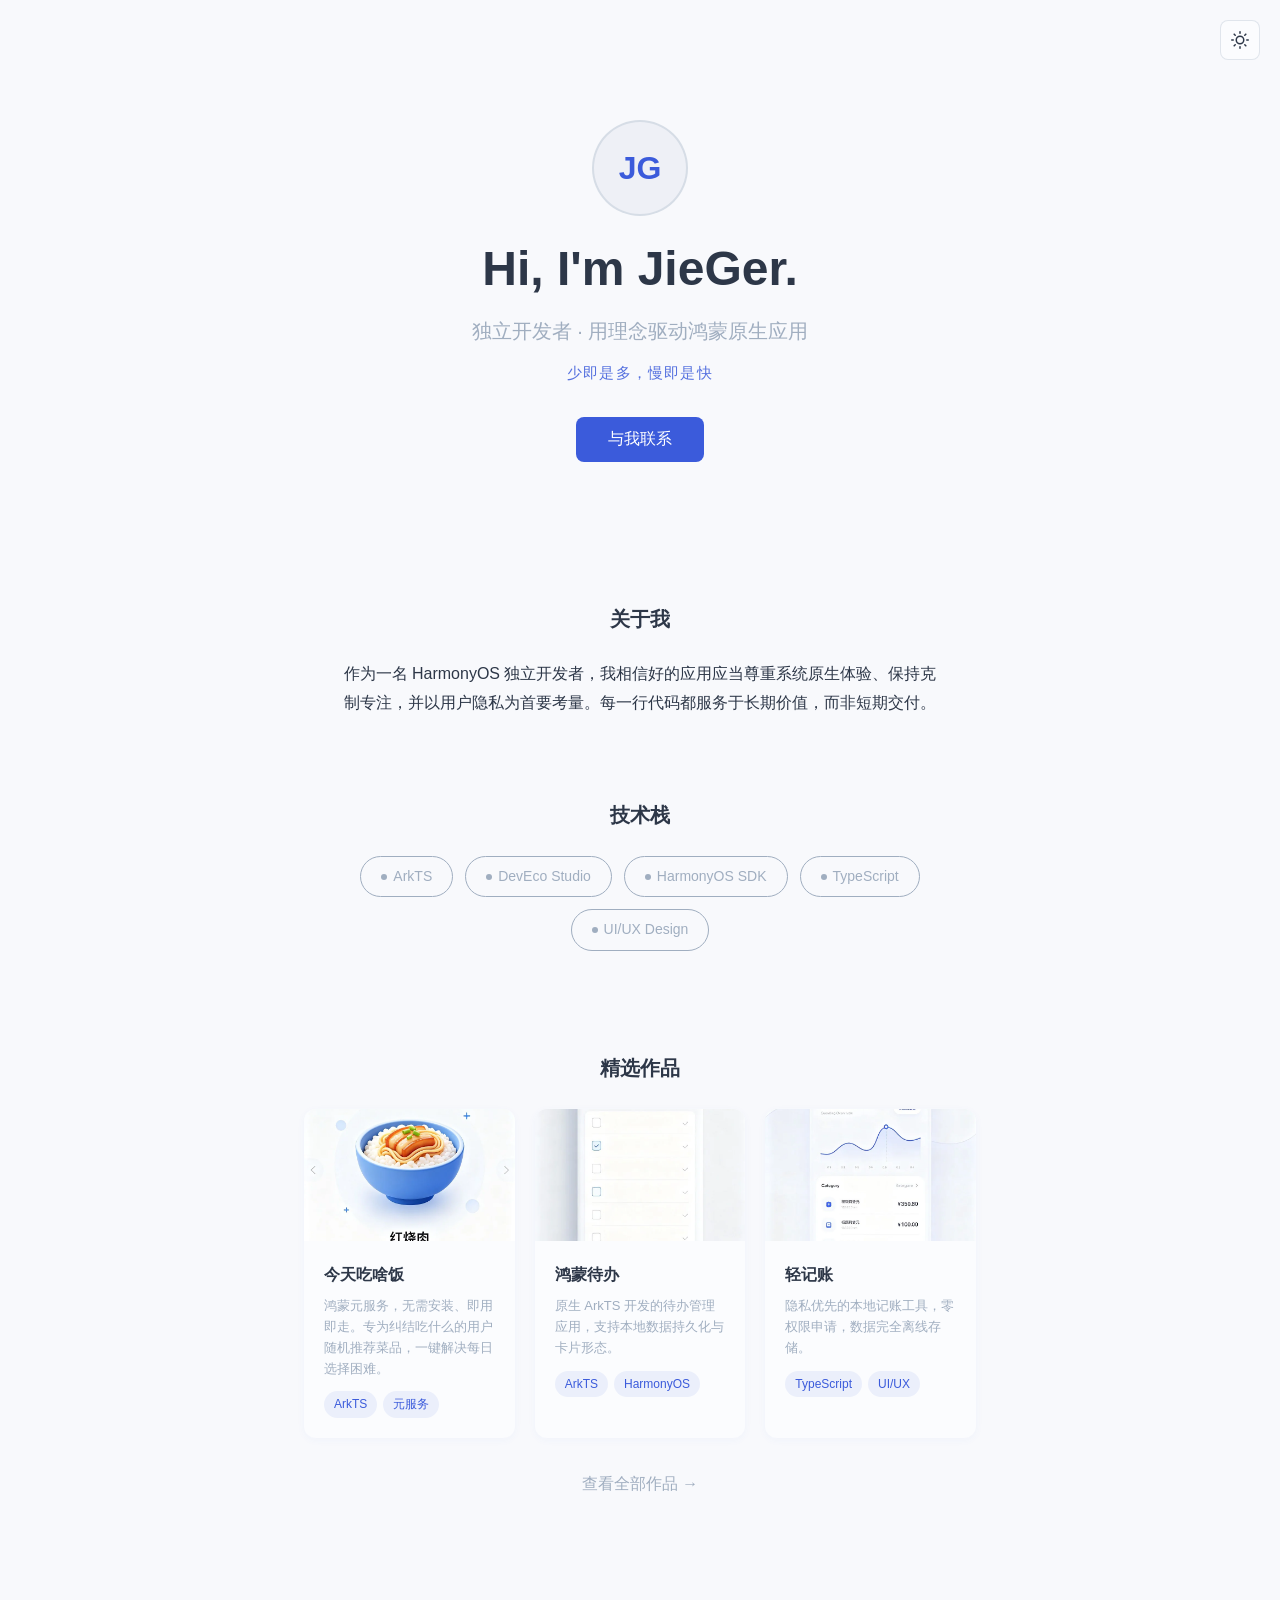
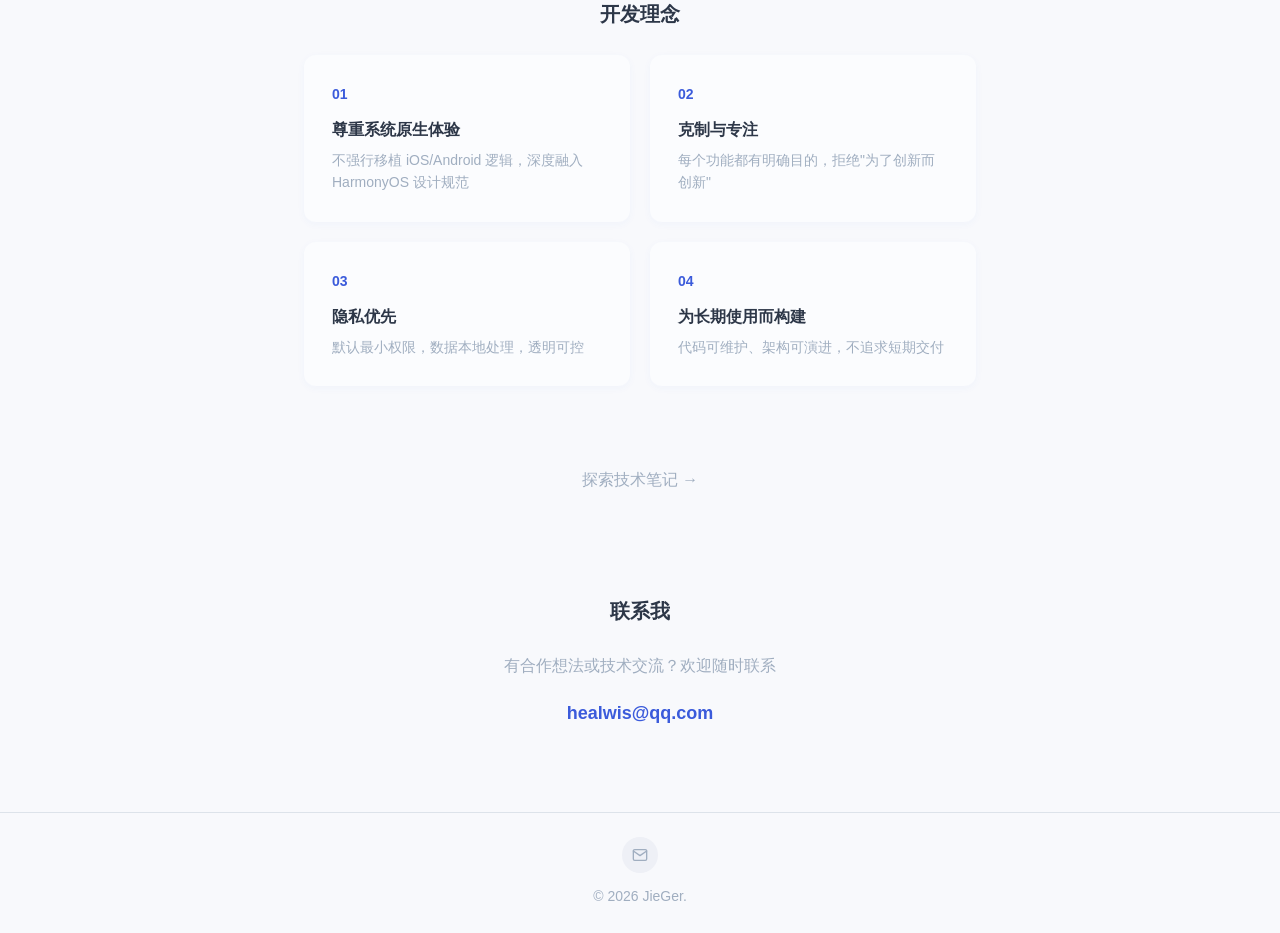
==== index.html @ 85fecc85 "feat: JieGer personal site - HarmonyOS indie developer" ====
<!DOCTYPE html>
<html lang="zh-CN">
<head>
    <meta charset="UTF-8">
    <meta name="viewport" content="width=device-width, initial-scale=1.0">
    <meta name="description" content="JieGer - HarmonyOS 独立开发者，专注于鸿蒙原生应用开发，用理念驱动创新。">
    <meta name="keywords" content="JieGer, HarmonyOS, 鸿蒙开发, ArkTS, 独立开发者, 原生应用">
    <meta name="author" content="JieGer">
    <meta name="robots" content="index, follow">
    <meta http-equiv="X-Content-Type-Options" content="nosniff">
    <meta http-equiv="X-Frame-Options" content="DENY">
    <meta name="referrer" content="strict-origin-when-cross-origin">
    <meta http-equiv="Content-Security-Policy" content="default-src 'self'; script-src 'self' 'unsafe-inline'; style-src 'self' 'unsafe-inline'; img-src 'self' data:; font-src 'self' data:; connect-src 'self';">

    <!-- Open Graph -->
    <meta property="og:title" content="JieGer - HarmonyOS 独立开发者">
    <meta property="og:description" content="专注于鸿蒙原生应用开发，用理念驱动创新。">
    <meta property="og:type" content="website">
    <meta property="og:url" content="https://jieger.dev">
    <meta property="og:locale" content="zh_CN">

    <!-- Twitter Card -->
    <meta name="twitter:card" content="summary">
    <meta name="twitter:title" content="JieGer - HarmonyOS 独立开发者">
    <meta name="twitter:description" content="专注于鸿蒙原生应用开发，用理念驱动创新。">

    <link rel="preload" href="css/style.css" as="style">
    <link rel="stylesheet" href="css/style.css">

    <!-- JSON-LD Structured Data -->
    <script type="application/ld+json">
    {
        "@context": "https://schema.org",
        "@type": "Person",
        "name": "JieGer",
        "jobTitle": "HarmonyOS 独立开发者",
        "email": "healwis@qq.com",
        "description": "专注于鸿蒙原生应用开发，追求极简优雅与隐私优先的设计理念。",
        "knowsAbout": ["ArkTS", "DevEco Studio", "HarmonyOS SDK", "TypeScript", "UI/UX Design"]
    }
    </script>

    <link rel="icon" type="image/svg+xml" href="data:image/svg+xml,%3Csvg xmlns='http://www.w3.org/2000/svg' viewBox='0 0 100 100'%3E%3Crect width='100' height='100' rx='20' fill='%233B5BDB'/%3E%3Ctext x='50' y='68' font-size='48' font-weight='700' text-anchor='middle' fill='white' font-family='-apple-system, BlinkMacSystemFont, Segoe UI, sans-serif'%3EJG%3C/text%3E%3C/svg%3E">
    <title>JieGer - HarmonyOS 独立开发者</title>
</head>
<body>
    <!-- Theme Toggle -->
    <button class="theme-toggle" id="themeToggle" aria-label="切换暗色模式">
        <svg class="theme-toggle__icon theme-toggle__icon--sun" viewBox="0 0 24 24" fill="none" stroke="currentColor" stroke-width="2" stroke-linecap="round" stroke-linejoin="round" aria-hidden="true">
            <circle cx="12" cy="12" r="5"></circle>
            <line x1="12" y1="1" x2="12" y2="3"></line>
            <line x1="12" y1="21" x2="12" y2="23"></line>
            <line x1="4.22" y1="4.22" x2="5.64" y2="5.64"></line>
            <line x1="18.36" y1="18.36" x2="19.78" y2="19.78"></line>
            <line x1="1" y1="12" x2="3" y2="12"></line>
            <line x1="21" y1="12" x2="23" y2="12"></line>
            <line x1="4.22" y1="19.78" x2="5.64" y2="18.36"></line>
            <line x1="18.36" y1="5.64" x2="19.78" y2="4.22"></line>
        </svg>
        <svg class="theme-toggle__icon theme-toggle__icon--moon" viewBox="0 0 24 24" fill="none" stroke="currentColor" stroke-width="2" stroke-linecap="round" stroke-linejoin="round" aria-hidden="true">
            <path d="M21 12.79A9 9 0 1 1 11.21 3 7 7 0 0 0 21 12.79z"></path>
        </svg>
    </button>

    <header class="hero">
        <div class="container">
            <div class="hero__avatar">
                <div class="hero__avatar-placeholder" aria-label="JieGer 头像占位">
                    <span>JG</span>
                </div>
            </div>
            <h1 class="hero__title">Hi, I'm JieGer.</h1>
            <p class="hero__subtitle">独立开发者 · 用理念驱动鸿蒙原生应用</p>
            <p class="hero__motto">少即是多，慢即是快</p>
            <button class="btn btn--primary" data-email="healwis@qq.com" aria-label="复制邮箱地址联系 JieGer">与我联系</button>
        </div>
    </header>

    <main>
        <section class="about fade-in" aria-labelledby="about-heading">
            <div class="container">
                <h2 id="about-heading" class="section-title">关于我</h2>
                <p class="about__text">
                    作为一名 HarmonyOS 独立开发者，我相信好的应用应当尊重系统原生体验、保持克制专注，并以用户隐私为首要考量。每一行代码都服务于长期价值，而非短期交付。
                </p>
            </div>
        </section>

        <section class="tech-stack fade-in" aria-labelledby="tech-heading">
            <div class="container">
                <h2 id="tech-heading" class="section-title">技术栈</h2>
                <div class="tech-stack__tags">
                    <span class="tag"><span class="tag__dot"></span>ArkTS</span>
                    <span class="tag"><span class="tag__dot"></span>DevEco Studio</span>
                    <span class="tag"><span class="tag__dot"></span>HarmonyOS SDK</span>
                    <span class="tag"><span class="tag__dot"></span>TypeScript</span>
                    <span class="tag"><span class="tag__dot"></span>UI/UX Design</span>
                </div>
            </div>
        </section>

        <section class="projects fade-in" aria-labelledby="projects-heading">
            <div class="container">
                <h2 id="projects-heading" class="section-title">精选作品</h2>
                <div class="projects__grid">
                    <article class="project-card">
                        <div class="project-card__image" aria-label="今天吃啥饭应用截图">
                            <picture>
                                <source srcset="images/project-food.webp" type="image/webp">
                                <img src="images/project-food.jpg" alt="今天吃啥饭应用界面" loading="lazy" width="400" height="250">
                            </picture>
                        </div>
                        <div class="project-card__content">
                            <h3 class="project-card__title">今天吃啥饭</h3>
                            <p class="project-card__desc">鸿蒙元服务，无需安装、即用即走。专为纠结吃什么的用户随机推荐菜品，一键解决每日选择困难。</p>
                            <div class="project-card__tags">
                                <span class="project-card__tag">ArkTS</span>
                                <span class="project-card__tag">元服务</span>
                            </div>
                        </div>
                    </article>
                    <article class="project-card">
                        <div class="project-card__image" aria-label="鸿蒙待办应用截图">
                            <picture>
                                <source srcset="images/project-todo.webp" type="image/webp">
                                <img src="images/project-todo.jpg" alt="鸿蒙待办应用界面" loading="lazy" width="400" height="250">
                            </picture>
                        </div>
                        <div class="project-card__content">
                            <h3 class="project-card__title">鸿蒙待办</h3>
                            <p class="project-card__desc">原生 ArkTS 开发的待办管理应用，支持本地数据持久化与卡片形态。</p>
                            <div class="project-card__tags">
                                <span class="project-card__tag">ArkTS</span>
                                <span class="project-card__tag">HarmonyOS</span>
                            </div>
                        </div>
                    </article>
                    <article class="project-card">
                        <div class="project-card__image" aria-label="轻记账应用截图">
                            <picture>
                                <source srcset="images/project-expense.webp" type="image/webp">
                                <img src="images/project-expense.jpg" alt="轻记账应用界面" loading="lazy" width="400" height="250">
                            </picture>
                        </div>
                        <div class="project-card__content">
                            <h3 class="project-card__title">轻记账</h3>
                            <p class="project-card__desc">隐私优先的本地记账工具，零权限申请，数据完全离线存储。</p>
                            <div class="project-card__tags">
                                <span class="project-card__tag">TypeScript</span>
                                <span class="project-card__tag">UI/UX</span>
                            </div>
                        </div>
                    </article>
                </div>
                <div class="projects__more">
                    <a href="projects.html" class="reserved-entry__link" aria-label="查看全部作品">查看全部作品 →</a>
                </div>
            </div>
        </section>

        <section class="philosophy fade-in" aria-labelledby="philosophy-heading">
            <div class="container">
                <h2 id="philosophy-heading" class="section-title">开发理念</h2>
                <div class="philosophy__grid">
                    <article class="card">
                        <span class="card__number">01</span>
                        <h3 class="card__title">尊重系统原生体验</h3>
                        <p class="card__text">不强行移植 iOS/Android 逻辑，深度融入 HarmonyOS 设计规范</p>
                    </article>
                    <article class="card">
                        <span class="card__number">02</span>
                        <h3 class="card__title">克制与专注</h3>
                        <p class="card__text">每个功能都有明确目的，拒绝"为了创新而创新"</p>
                    </article>
                    <article class="card">
                        <span class="card__number">03</span>
                        <h3 class="card__title">隐私优先</h3>
                        <p class="card__text">默认最小权限，数据本地处理，透明可控</p>
                    </article>
                    <article class="card">
                        <span class="card__number">04</span>
                        <h3 class="card__title">为长期使用而构建</h3>
                        <p class="card__text">代码可维护、架构可演进，不追求短期交付</p>
                    </article>
                </div>
            </div>
        </section>

        <section class="reserved-entry fade-in" aria-label="技术笔记预留入口">
            <div class="container">
                <a href="notes.html" class="reserved-entry__link" aria-label="探索技术笔记">探索技术笔记 →</a>
            </div>
        </section>

        <section class="contact fade-in" aria-labelledby="contact-heading">
            <div class="container">
                <h2 id="contact-heading" class="section-title">联系我</h2>
                <p class="contact__text">有合作想法或技术交流？欢迎随时联系</p>
                <button class="contact__email" data-email="healwis@qq.com" aria-label="点击复制邮箱地址">
                    healwis@qq.com
                </button>
            </div>
        </section>
    </main>

    <footer class="footer">
        <div class="container">
            <div class="footer__links">
                <a href="mailto:healwis@qq.com" class="footer__link" aria-label="发送邮件">
                    <svg viewBox="0 0 24 24" fill="none" stroke="currentColor" stroke-width="2" stroke-linecap="round" stroke-linejoin="round" aria-hidden="true">
                        <path d="M4 4h16c1.1 0 2 .9 2 2v12c0 1.1-.9 2-2 2H4c-1.1 0-2-.9-2-2V6c0-1.1.9-2 2-2z"></path>
                        <polyline points="22,6 12,13 2,6"></polyline>
                    </svg>
                </a>
            </div>
            <p class="footer__text">© 2026 JieGer.</p>
        </div>
    </footer>

    <div class="toast" role="status" aria-live="polite" aria-hidden="true">
        <span class="toast__message">邮箱已复制到剪贴板</span>
    </div>

    <script src="js/main.js"></script>
</body>
</html>
---- css/style.css ----
/* ============================================
   JieGer 个人主页样式 (Optimized)
   ============================================ */

/* CSS Variables */
:root {
    --color-bg: #F8F9FC;
    --color-text: #2D3748;
    --color-accent: #3B5BDB;
    --color-muted: #A0AEC0;
    --color-card: #FBFCFE;
    --color-shadow: rgba(59, 91, 219, 0.04);
    --color-shadow-hover: rgba(59, 91, 219, 0.08);
    --color-border: rgba(160, 174, 192, 0.3);
    --color-avatar-bg: #EEF0F6;
    --font-stack: -apple-system, BlinkMacSystemFont, 'Segoe UI', 'PingFang SC', 'Hiragino Sans GB', 'Microsoft YaHei', 'Helvetica Neue', Helvetica, Arial, sans-serif;
    --radius-btn: 8px;
    --radius-tag: 99px;
    --radius-card: 12px;
    --radius-avatar: 50%;
    --transition-fast: 0.2s ease;
    --transition-base: 0.3s ease;
}

/* Dark Theme */
[data-theme="dark"] {
    --color-bg: #0F1117;
    --color-text: #E2E8F0;
    --color-accent: #5C7CFA;
    --color-muted: #718096;
    --color-card: #161B22;
    --color-shadow: rgba(92, 124, 250, 0.06);
    --color-shadow-hover: rgba(92, 124, 250, 0.12);
    --color-border: rgba(113, 128, 150, 0.25);
    --color-avatar-bg: #1F2937;
}

/* Reset & Base */
*,*::before,*::after { box-sizing: border-box; margin: 0; padding: 0; }
html { scroll-behavior: smooth; -webkit-text-size-adjust: 100%; }
body {
    font-family: var(--font-stack);
    font-size: 16px;
    line-height: 1.7;
    color: var(--color-text);
    background-color: var(--color-bg);
    -webkit-font-smoothing: antialiased;
    -moz-osx-font-smoothing: grayscale;
    transition: background-color var(--transition-base), color var(--transition-base);
}

/* Container */
.container { width: 100%; max-width: 720px; margin: 0 auto; padding: 0 24px; }

/* Typography */
.section-title { font-size: 1.25rem; font-weight: 600; color: var(--color-text); margin-bottom: 24px; text-align: center; }

/* Theme Toggle */
.theme-toggle {
    position: fixed; top: 20px; right: 20px; width: 40px; height: 40px;
    border-radius: var(--radius-btn); border: 1px solid var(--color-border);
    background-color: var(--color-card); color: var(--color-text); cursor: pointer;
    display: flex; align-items: center; justify-content: center; z-index: 100;
    transition: background-color var(--transition-fast), border-color var(--transition-fast);
}
.theme-toggle:hover { border-color: var(--color-accent); }
.theme-toggle:focus-visible { outline: 2px solid var(--color-accent); outline-offset: 2px; }
.theme-toggle__icon { width: 18px; height: 18px; position: absolute; transition: transform var(--transition-base), opacity var(--transition-base); }
.theme-toggle__icon--sun { opacity: 1; transform: rotate(0deg) scale(1); }
.theme-toggle__icon--moon { opacity: 0; transform: rotate(90deg) scale(0.5); }
[data-theme="dark"] .theme-toggle__icon--sun { opacity: 0; transform: rotate(-90deg) scale(0.5); }
[data-theme="dark"] .theme-toggle__icon--moon { opacity: 1; transform: rotate(0deg) scale(1); }

/* Hero */
.hero { padding: 120px 0 80px; text-align: center; }
.hero__avatar { margin-bottom: 24px; }
.hero__avatar-placeholder {
    width: 96px; height: 96px; border-radius: var(--radius-avatar);
    background-color: var(--color-avatar-bg); border: 2px solid var(--color-border);
    display: inline-flex; align-items: center; justify-content: center;
    font-size: 2rem; font-weight: 700; color: var(--color-accent);
    transition: border-color var(--transition-fast), transform var(--transition-base);
}
.hero__avatar-placeholder:hover { border-color: var(--color-accent); transform: scale(1.05); }
.hero__title { font-size: clamp(2rem, 5vw, 3rem); font-weight: 700; color: var(--color-text); line-height: 1.2; margin-bottom: 16px; }
.hero__subtitle { font-size: clamp(1rem, 2.5vw, 1.25rem); color: var(--color-muted); margin-bottom: 12px; }
.hero__motto { font-size: 0.9375rem; color: var(--color-accent); font-weight: 500; letter-spacing: 0.08em; margin-bottom: 32px; opacity: 0.85; }

/* Buttons */
.btn { display: inline-block; padding: 12px 32px; font-size: 1rem; font-weight: 500; font-family: inherit; text-decoration: none; border: none; border-radius: var(--radius-btn); cursor: pointer; transition: background-color var(--transition-fast), transform var(--transition-fast); }
.btn--primary { background-color: var(--color-accent); color: #fff; }
.btn--primary:hover { filter: brightness(0.9); transform: translateY(-1px); }
.btn--primary:focus-visible { outline: 2px solid var(--color-accent); outline-offset: 2px; }

/* About */
.about { padding: 60px 0 40px; }
.about__text { font-size: 1rem; line-height: 1.8; color: var(--color-text); text-align: center; max-width: 600px; margin: 0 auto; }

/* Tech Stack */
.tech-stack { padding: 40px 0 60px; }
.tech-stack__tags { display: flex; flex-wrap: wrap; justify-content: center; gap: 12px; }
.tag { display: inline-flex; align-items: center; gap: 6px; padding: 8px 20px; font-size: 0.875rem; font-weight: 500; color: var(--color-muted); border: 1px solid var(--color-muted); border-radius: var(--radius-tag); transition: color var(--transition-fast), border-color var(--transition-fast); cursor: default; }
.tag:hover { color: var(--color-accent); border-color: var(--color-accent); }
.tag__dot { width: 6px; height: 6px; border-radius: 50%; background-color: var(--color-muted); transition: background-color var(--transition-fast); }
.tag:hover .tag__dot { background-color: var(--color-accent); }

/* Projects */
.projects { padding: 40px 0 60px; }
.projects__grid { display: grid; grid-template-columns: repeat(3, 1fr); gap: 20px; margin-bottom: 32px; }
.project-card { background-color: var(--color-card); border-radius: var(--radius-card); overflow: hidden; box-shadow: 0 2px 8px var(--color-shadow); transition: box-shadow var(--transition-base), transform var(--transition-base); }
.project-card:hover { box-shadow: 0 4px 16px var(--color-shadow-hover); transform: translateY(-4px); }
.project-card__image { width: 100%; aspect-ratio: 16 / 10; background-color: var(--color-avatar-bg); display: flex; align-items: center; justify-content: center; overflow: hidden; }
.project-card__image img { width: 100%; height: 100%; object-fit: cover; transition: transform var(--transition-base); }
.project-card:hover .project-card__image img { transform: scale(1.03); }
.project-card__content { padding: 20px; }
.project-card__title { font-size: 1rem; font-weight: 600; color: var(--color-text); margin-bottom: 8px; }
.project-card__desc { font-size: 0.8125rem; color: var(--color-muted); line-height: 1.6; margin-bottom: 12px; }
.project-card__tags { display: flex; flex-wrap: wrap; gap: 6px; }
.project-card__tag { display: inline-block; padding: 3px 10px; font-size: 0.75rem; font-weight: 500; color: var(--color-accent); background-color: rgba(59, 91, 219, 0.08); border-radius: 99px; }
[data-theme="dark"] .project-card__tag { background-color: rgba(92, 124, 250, 0.12); }
.projects__more { text-align: center; }

/* Philosophy */
.philosophy { padding: 40px 0 60px; }
.philosophy__grid { display: grid; grid-template-columns: repeat(2, 1fr); gap: 20px; }
.card { background-color: var(--color-card); border-radius: var(--radius-card); padding: 28px; box-shadow: 0 2px 8px var(--color-shadow); transition: box-shadow var(--transition-base), transform var(--transition-base); }
.card:hover { box-shadow: 0 4px 16px var(--color-shadow-hover); transform: translateY(-2px); }
.card__number { display: block; font-size: 0.875rem; font-weight: 600; color: var(--color-accent); margin-bottom: 12px; }
.card__title { font-size: 1rem; font-weight: 600; color: var(--color-text); margin-bottom: 8px; line-height: 1.4; }
.card__text { font-size: 0.875rem; color: var(--color-muted); line-height: 1.6; }

/* Reserved Entry */
.reserved-entry { padding: 20px 0 60px; text-align: center; }
.reserved-entry__link { display: inline-block; font-size: 1rem; font-weight: 500; color: var(--color-muted); text-decoration: none; position: relative; transition: color var(--transition-fast); }
.reserved-entry__link::after { content: ''; position: absolute; left: 0; bottom: -2px; width: 0; height: 1px; background-color: var(--color-accent); transition: width var(--transition-base); }
.reserved-entry__link:hover { color: var(--color-accent); }
.reserved-entry__link:hover::after { width: 100%; }
.reserved-entry__link:focus-visible { outline: 2px solid var(--color-accent); outline-offset: 4px; border-radius: 2px; }

/* Contact */
.contact { padding: 40px 0 80px; text-align: center; }
.contact__text { font-size: 1rem; color: var(--color-muted); margin-bottom: 16px; }
.contact__email { display: inline-block; font-size: 1.125rem; font-weight: 600; font-family: inherit; color: var(--color-accent); background: none; border: none; cursor: pointer; padding: 8px 16px; border-radius: var(--radius-btn); transition: background-color var(--transition-fast); }
.contact__email:hover { background-color: rgba(59, 91, 219, 0.06); }
[data-theme="dark"] .contact__email:hover { background-color: rgba(92, 124, 250, 0.1); }
.contact__email:focus-visible { outline: 2px solid var(--color-accent); outline-offset: 2px; }

/* Footer */
.footer { padding: 24px 0; border-top: 1px solid var(--color-border); text-align: center; }
.footer__links { display: flex; justify-content: center; gap: 16px; margin-bottom: 12px; }
.footer__link { display: inline-flex; align-items: center; justify-content: center; width: 36px; height: 36px; border-radius: 50%; color: var(--color-muted); background-color: var(--color-avatar-bg); transition: color var(--transition-fast), background-color var(--transition-fast), transform var(--transition-fast); }
.footer__link:hover { color: var(--color-accent); background-color: rgba(59, 91, 219, 0.08); transform: translateY(-2px); }
[data-theme="dark"] .footer__link:hover { background-color: rgba(92, 124, 250, 0.12); }
.footer__link:focus-visible { outline: 2px solid var(--color-accent); outline-offset: 2px; }
.footer__link svg { width: 16px; height: 16px; }
.footer__text { font-size: 0.875rem; color: var(--color-muted); }

/* Toast */
.toast { position: fixed; bottom: 32px; left: 50%; transform: translateX(-50%) translateY(100px); background-color: var(--color-text); color: #fff; padding: 12px 24px; border-radius: var(--radius-btn); font-size: 0.875rem; font-weight: 500; opacity: 0; pointer-events: none; transition: transform var(--transition-base), opacity var(--transition-base); z-index: 1000; }
.toast--visible { transform: translateX(-50%) translateY(0); opacity: 1; }

/* Scroll Animation */
.fade-in { opacity: 0; transform: translateY(24px); transition: opacity 0.6s ease, transform 0.6s ease; }
.fade-in--visible { opacity: 1; transform: translateY(0); }

/* Responsive */
@media (max-width: 640px) {
    .hero { padding: 80px 0 60px; }
    .philosophy__grid { grid-template-columns: 1fr; }
    .projects__grid { grid-template-columns: 1fr; }
    .tech-stack__tags { gap: 10px; }
    .tag { padding: 6px 16px; font-size: 0.8125rem; }
    .card { padding: 24px; }
    .about, .tech-stack, .philosophy, .projects, .contact { padding-top: 32px; padding-bottom: 32px; }
    .reserved-entry { padding-bottom: 32px; }
    .theme-toggle { top: 12px; right: 12px; width: 36px; height: 36px; }
}
@media (min-width: 641px) and (max-width: 1023px) {
    .container { padding: 0 32px; }
    .hero__title { font-size: clamp(2.25rem, 4vw, 2.75rem); }
    .projects__grid { grid-template-columns: repeat(2, 1fr); }
}

/* Reduced Motion */
@media (prefers-reduced-motion: reduce) {
    *,*::before,*::after { animation-duration: 0.01ms !important; animation-iteration-count: 1 !important; transition-duration: 0.01ms !important; }
    html { scroll-behavior: auto; }
    .fade-in { opacity: 1; transform: none; }
}

/* Print */
@media print {
    .theme-toggle, .hero__avatar-placeholder, .project-card__image, .project-detail__image, .project-card__placeholder, .project-detail__placeholder, .footer__links, .reserved-entry__link::after, .toast { display: none !important; }
    body { background: #fff !important; color: #000 !important; font-size: 12pt; }
    .container { max-width: 100%; padding: 0; }
    .hero { padding: 40px 0; }
    .card, .project-card, .note-item { box-shadow: none !important; border: 1px solid #ddd; break-inside: avoid; }
    .contact__email { color: #000 !important; background: none !important; }
    a { color: #000 !important; text-decoration: underline; }
    a[href]::after { content: " (" attr(href) ")"; font-size: 0.8em; color: #555; }
    a[href^="#"]::after, a[href="mailto:healwis@qq.com"]::after { content: ""; }
}

/* High Contrast */
@media (prefers-contrast: high) {
    :root { --color-text: #000; --color-muted: #555; --color-accent: #00E; }
    [data-theme="dark"] { --color-text: #FFF; --color-muted: #AAA; --color-accent: #69F; }
}

/* 404 Error Page */
.error-page {
    min-height: 100vh;
    display: flex;
    align-items: center;
    justify-content: center;
    text-align: center;
    padding: 40px 24px;
}
.error-page__title {
    font-size: clamp(4rem, 12vw, 6rem);
    font-weight: 700;
    color: var(--color-accent);
    line-height: 1;
    margin-bottom: 16px;
}
.error-page__desc {
    font-size: 1.125rem;
    color: var(--color-muted);
    margin-bottom: 32px;
}
---- css/style.css ----
/* ============================================
   JieGer 个人主页样式 (Optimized)
   ============================================ */

/* CSS Variables */
:root {
    --color-bg: #F8F9FC;
    --color-text: #2D3748;
    --color-accent: #3B5BDB;
    --color-muted: #A0AEC0;
    --color-card: #FBFCFE;
    --color-shadow: rgba(59, 91, 219, 0.04);
    --color-shadow-hover: rgba(59, 91, 219, 0.08);
    --color-border: rgba(160, 174, 192, 0.3);
    --color-avatar-bg: #EEF0F6;
    --font-stack: -apple-system, BlinkMacSystemFont, 'Segoe UI', 'PingFang SC', 'Hiragino Sans GB', 'Microsoft YaHei', 'Helvetica Neue', Helvetica, Arial, sans-serif;
    --radius-btn: 8px;
    --radius-tag: 99px;
    --radius-card: 12px;
    --radius-avatar: 50%;
    --transition-fast: 0.2s ease;
    --transition-base: 0.3s ease;
}

/* Dark Theme */
[data-theme="dark"] {
    --color-bg: #0F1117;
    --color-text: #E2E8F0;
    --color-accent: #5C7CFA;
    --color-muted: #718096;
    --color-card: #161B22;
    --color-shadow: rgba(92, 124, 250, 0.06);
    --color-shadow-hover: rgba(92, 124, 250, 0.12);
    --color-border: rgba(113, 128, 150, 0.25);
    --color-avatar-bg: #1F2937;
}

/* Reset & Base */
*,*::before,*::after { box-sizing: border-box; margin: 0; padding: 0; }
html { scroll-behavior: smooth; -webkit-text-size-adjust: 100%; }
body {
    font-family: var(--font-stack);
    font-size: 16px;
    line-height: 1.7;
    color: var(--color-text);
    background-color: var(--color-bg);
    -webkit-font-smoothing: antialiased;
    -moz-osx-font-smoothing: grayscale;
    transition: background-color var(--transition-base), color var(--transition-base);
}

/* Container */
.container { width: 100%; max-width: 720px; margin: 0 auto; padding: 0 24px; }

/* Typography */
.section-title { font-size: 1.25rem; font-weight: 600; color: var(--color-text); margin-bottom: 24px; text-align: center; }

/* Theme Toggle */
.theme-toggle {
    position: fixed; top: 20px; right: 20px; width: 40px; height: 40px;
    border-radius: var(--radius-btn); border: 1px solid var(--color-border);
    background-color: var(--color-card); color: var(--color-text); cursor: pointer;
    display: flex; align-items: center; justify-content: center; z-index: 100;
    transition: background-color var(--transition-fast), border-color var(--transition-fast);
}
.theme-toggle:hover { border-color: var(--color-accent); }
.theme-toggle:focus-visible { outline: 2px solid var(--color-accent); outline-offset: 2px; }
.theme-toggle__icon { width: 18px; height: 18px; position: absolute; transition: transform var(--transition-base), opacity var(--transition-base); }
.theme-toggle__icon--sun { opacity: 1; transform: rotate(0deg) scale(1); }
.theme-toggle__icon--moon { opacity: 0; transform: rotate(90deg) scale(0.5); }
[data-theme="dark"] .theme-toggle__icon--sun { opacity: 0; transform: rotate(-90deg) scale(0.5); }
[data-theme="dark"] .theme-toggle__icon--moon { opacity: 1; transform: rotate(0deg) scale(1); }

/* Hero */
.hero { padding: 120px 0 80px; text-align: center; }
.hero__avatar { margin-bottom: 24px; }
.hero__avatar-placeholder {
    width: 96px; height: 96px; border-radius: var(--radius-avatar);
    background-color: var(--color-avatar-bg); border: 2px solid var(--color-border);
    display: inline-flex; align-items: center; justify-content: center;
    font-size: 2rem; font-weight: 700; color: var(--color-accent);
    transition: border-color var(--transition-fast), transform var(--transition-base);
}
.hero__avatar-placeholder:hover { border-color: var(--color-accent); transform: scale(1.05); }
.hero__title { font-size: clamp(2rem, 5vw, 3rem); font-weight: 700; color: var(--color-text); line-height: 1.2; margin-bottom: 16px; }
.hero__subtitle { font-size: clamp(1rem, 2.5vw, 1.25rem); color: var(--color-muted); margin-bottom: 12px; }
.hero__motto { font-size: 0.9375rem; color: var(--color-accent); font-weight: 500; letter-spacing: 0.08em; margin-bottom: 32px; opacity: 0.85; }

/* Buttons */
.btn { display: inline-block; padding: 12px 32px; font-size: 1rem; font-weight: 500; font-family: inherit; text-decoration: none; border: none; border-radius: var(--radius-btn); cursor: pointer; transition: background-color var(--transition-fast), transform var(--transition-fast); }
.btn--primary { background-color: var(--color-accent); color: #fff; }
.btn--primary:hover { filter: brightness(0.9); transform: translateY(-1px); }
.btn--primary:focus-visible { outline: 2px solid var(--color-accent); outline-offset: 2px; }

/* About */
.about { padding: 60px 0 40px; }
.about__text { font-size: 1rem; line-height: 1.8; color: var(--color-text); text-align: center; max-width: 600px; margin: 0 auto; }

/* Tech Stack */
.tech-stack { padding: 40px 0 60px; }
.tech-stack__tags { display: flex; flex-wrap: wrap; justify-content: center; gap: 12px; }
.tag { display: inline-flex; align-items: center; gap: 6px; padding: 8px 20px; font-size: 0.875rem; font-weight: 500; color: var(--color-muted); border: 1px solid var(--color-muted); border-radius: var(--radius-tag); transition: color var(--transition-fast), border-color var(--transition-fast); cursor: default; }
.tag:hover { color: var(--color-accent); border-color: var(--color-accent); }
.tag__dot { width: 6px; height: 6px; border-radius: 50%; background-color: var(--color-muted); transition: background-color var(--transition-fast); }
.tag:hover .tag__dot { background-color: var(--color-accent); }

/* Projects */
.projects { padding: 40px 0 60px; }
.projects__grid { display: grid; grid-template-columns: repeat(3, 1fr); gap: 20px; margin-bottom: 32px; }
.project-card { background-color: var(--color-card); border-radius: var(--radius-card); overflow: hidden; box-shadow: 0 2px 8px var(--color-shadow); transition: box-shadow var(--transition-base), transform var(--transition-base); }
.project-card:hover { box-shadow: 0 4px 16px var(--color-shadow-hover); transform: translateY(-4px); }
.project-card__image { width: 100%; aspect-ratio: 16 / 10; background-color: var(--color-avatar-bg); display: flex; align-items: center; justify-content: center; overflow: hidden; }
.project-card__image img { width: 100%; height: 100%; object-fit: cover; transition: transform var(--transition-base); }
.project-card:hover .project-card__image img { transform: scale(1.03); }
.project-card__content { padding: 20px; }
.project-card__title { font-size: 1rem; font-weight: 600; color: var(--color-text); margin-bottom: 8px; }
.project-card__desc { font-size: 0.8125rem; color: var(--color-muted); line-height: 1.6; margin-bottom: 12px; }
.project-card__tags { display: flex; flex-wrap: wrap; gap: 6px; }
.project-card__tag { display: inline-block; padding: 3px 10px; font-size: 0.75rem; font-weight: 500; color: var(--color-accent); background-color: rgba(59, 91, 219, 0.08); border-radius: 99px; }
[data-theme="dark"] .project-card__tag { background-color: rgba(92, 124, 250, 0.12); }
.projects__more { text-align: center; }

/* Philosophy */
.philosophy { padding: 40px 0 60px; }
.philosophy__grid { display: grid; grid-template-columns: repeat(2, 1fr); gap: 20px; }
.card { background-color: var(--color-card); border-radius: var(--radius-card); padding: 28px; box-shadow: 0 2px 8px var(--color-shadow); transition: box-shadow var(--transition-base), transform var(--transition-base); }
.card:hover { box-shadow: 0 4px 16px var(--color-shadow-hover); transform: translateY(-2px); }
.card__number { display: block; font-size: 0.875rem; font-weight: 600; color: var(--color-accent); margin-bottom: 12px; }
.card__title { font-size: 1rem; font-weight: 600; color: var(--color-text); margin-bottom: 8px; line-height: 1.4; }
.card__text { font-size: 0.875rem; color: var(--color-muted); line-height: 1.6; }

/* Reserved Entry */
.reserved-entry { padding: 20px 0 60px; text-align: center; }
.reserved-entry__link { display: inline-block; font-size: 1rem; font-weight: 500; color: var(--color-muted); text-decoration: none; position: relative; transition: color var(--transition-fast); }
.reserved-entry__link::after { content: ''; position: absolute; left: 0; bottom: -2px; width: 0; height: 1px; background-color: var(--color-accent); transition: width var(--transition-base); }
.reserved-entry__link:hover { color: var(--color-accent); }
.reserved-entry__link:hover::after { width: 100%; }
.reserved-entry__link:focus-visible { outline: 2px solid var(--color-accent); outline-offset: 4px; border-radius: 2px; }

/* Contact */
.contact { padding: 40px 0 80px; text-align: center; }
.contact__text { font-size: 1rem; color: var(--color-muted); margin-bottom: 16px; }
.contact__email { display: inline-block; font-size: 1.125rem; font-weight: 600; font-family: inherit; color: var(--color-accent); background: none; border: none; cursor: pointer; padding: 8px 16px; border-radius: var(--radius-btn); transition: background-color var(--transition-fast); }
.contact__email:hover { background-color: rgba(59, 91, 219, 0.06); }
[data-theme="dark"] .contact__email:hover { background-color: rgba(92, 124, 250, 0.1); }
.contact__email:focus-visible { outline: 2px solid var(--color-accent); outline-offset: 2px; }

/* Footer */
.footer { padding: 24px 0; border-top: 1px solid var(--color-border); text-align: center; }
.footer__links { display: flex; justify-content: center; gap: 16px; margin-bottom: 12px; }
.footer__link { display: inline-flex; align-items: center; justify-content: center; width: 36px; height: 36px; border-radius: 50%; color: var(--color-muted); background-color: var(--color-avatar-bg); transition: color var(--transition-fast), background-color var(--transition-fast), transform var(--transition-fast); }
.footer__link:hover { color: var(--color-accent); background-color: rgba(59, 91, 219, 0.08); transform: translateY(-2px); }
[data-theme="dark"] .footer__link:hover { background-color: rgba(92, 124, 250, 0.12); }
.footer__link:focus-visible { outline: 2px solid var(--color-accent); outline-offset: 2px; }
.footer__link svg { width: 16px; height: 16px; }
.footer__text { font-size: 0.875rem; color: var(--color-muted); }

/* Toast */
.toast { position: fixed; bottom: 32px; left: 50%; transform: translateX(-50%) translateY(100px); background-color: var(--color-text); color: #fff; padding: 12px 24px; border-radius: var(--radius-btn); font-size: 0.875rem; font-weight: 500; opacity: 0; pointer-events: none; transition: transform var(--transition-base), opacity var(--transition-base); z-index: 1000; }
.toast--visible { transform: translateX(-50%) translateY(0); opacity: 1; }

/* Scroll Animation */
.fade-in { opacity: 0; transform: translateY(24px); transition: opacity 0.6s ease, transform 0.6s ease; }
.fade-in--visible { opacity: 1; transform: translateY(0); }

/* Responsive */
@media (max-width: 640px) {
    .hero { padding: 80px 0 60px; }
    .philosophy__grid { grid-template-columns: 1fr; }
    .projects__grid { grid-template-columns: 1fr; }
    .tech-stack__tags { gap: 10px; }
    .tag { padding: 6px 16px; font-size: 0.8125rem; }
    .card { padding: 24px; }
    .about, .tech-stack, .philosophy, .projects, .contact { padding-top: 32px; padding-bottom: 32px; }
    .reserved-entry { padding-bottom: 32px; }
    .theme-toggle { top: 12px; right: 12px; width: 36px; height: 36px; }
}
@media (min-width: 641px) and (max-width: 1023px) {
    .container { padding: 0 32px; }
    .hero__title { font-size: clamp(2.25rem, 4vw, 2.75rem); }
    .projects__grid { grid-template-columns: repeat(2, 1fr); }
}

/* Reduced Motion */
@media (prefers-reduced-motion: reduce) {
    *,*::before,*::after { animation-duration: 0.01ms !important; animation-iteration-count: 1 !important; transition-duration: 0.01ms !important; }
    html { scroll-behavior: auto; }
    .fade-in { opacity: 1; transform: none; }
}

/* Print */
@media print {
    .theme-toggle, .hero__avatar-placeholder, .project-card__image, .project-detail__image, .project-card__placeholder, .project-detail__placeholder, .footer__links, .reserved-entry__link::after, .toast { display: none !important; }
    body { background: #fff !important; color: #000 !important; font-size: 12pt; }
    .container { max-width: 100%; padding: 0; }
    .hero { padding: 40px 0; }
    .card, .project-card, .note-item { box-shadow: none !important; border: 1px solid #ddd; break-inside: avoid; }
    .contact__email { color: #000 !important; background: none !important; }
    a { color: #000 !important; text-decoration: underline; }
    a[href]::after { content: " (" attr(href) ")"; font-size: 0.8em; color: #555; }
    a[href^="#"]::after, a[href="mailto:healwis@qq.com"]::after { content: ""; }
}

/* High Contrast */
@media (prefers-contrast: high) {
    :root { --color-text: #000; --color-muted: #555; --color-accent: #00E; }
    [data-theme="dark"] { --color-text: #FFF; --color-muted: #AAA; --color-accent: #69F; }
}

/* 404 Error Page */
.error-page {
    min-height: 100vh;
    display: flex;
    align-items: center;
    justify-content: center;
    text-align: center;
    padding: 40px 24px;
}
.error-page__title {
    font-size: clamp(4rem, 12vw, 6rem);
    font-weight: 700;
    color: var(--color-accent);
    line-height: 1;
    margin-bottom: 16px;
}
.error-page__desc {
    font-size: 1.125rem;
    color: var(--color-muted);
    margin-bottom: 32px;
}
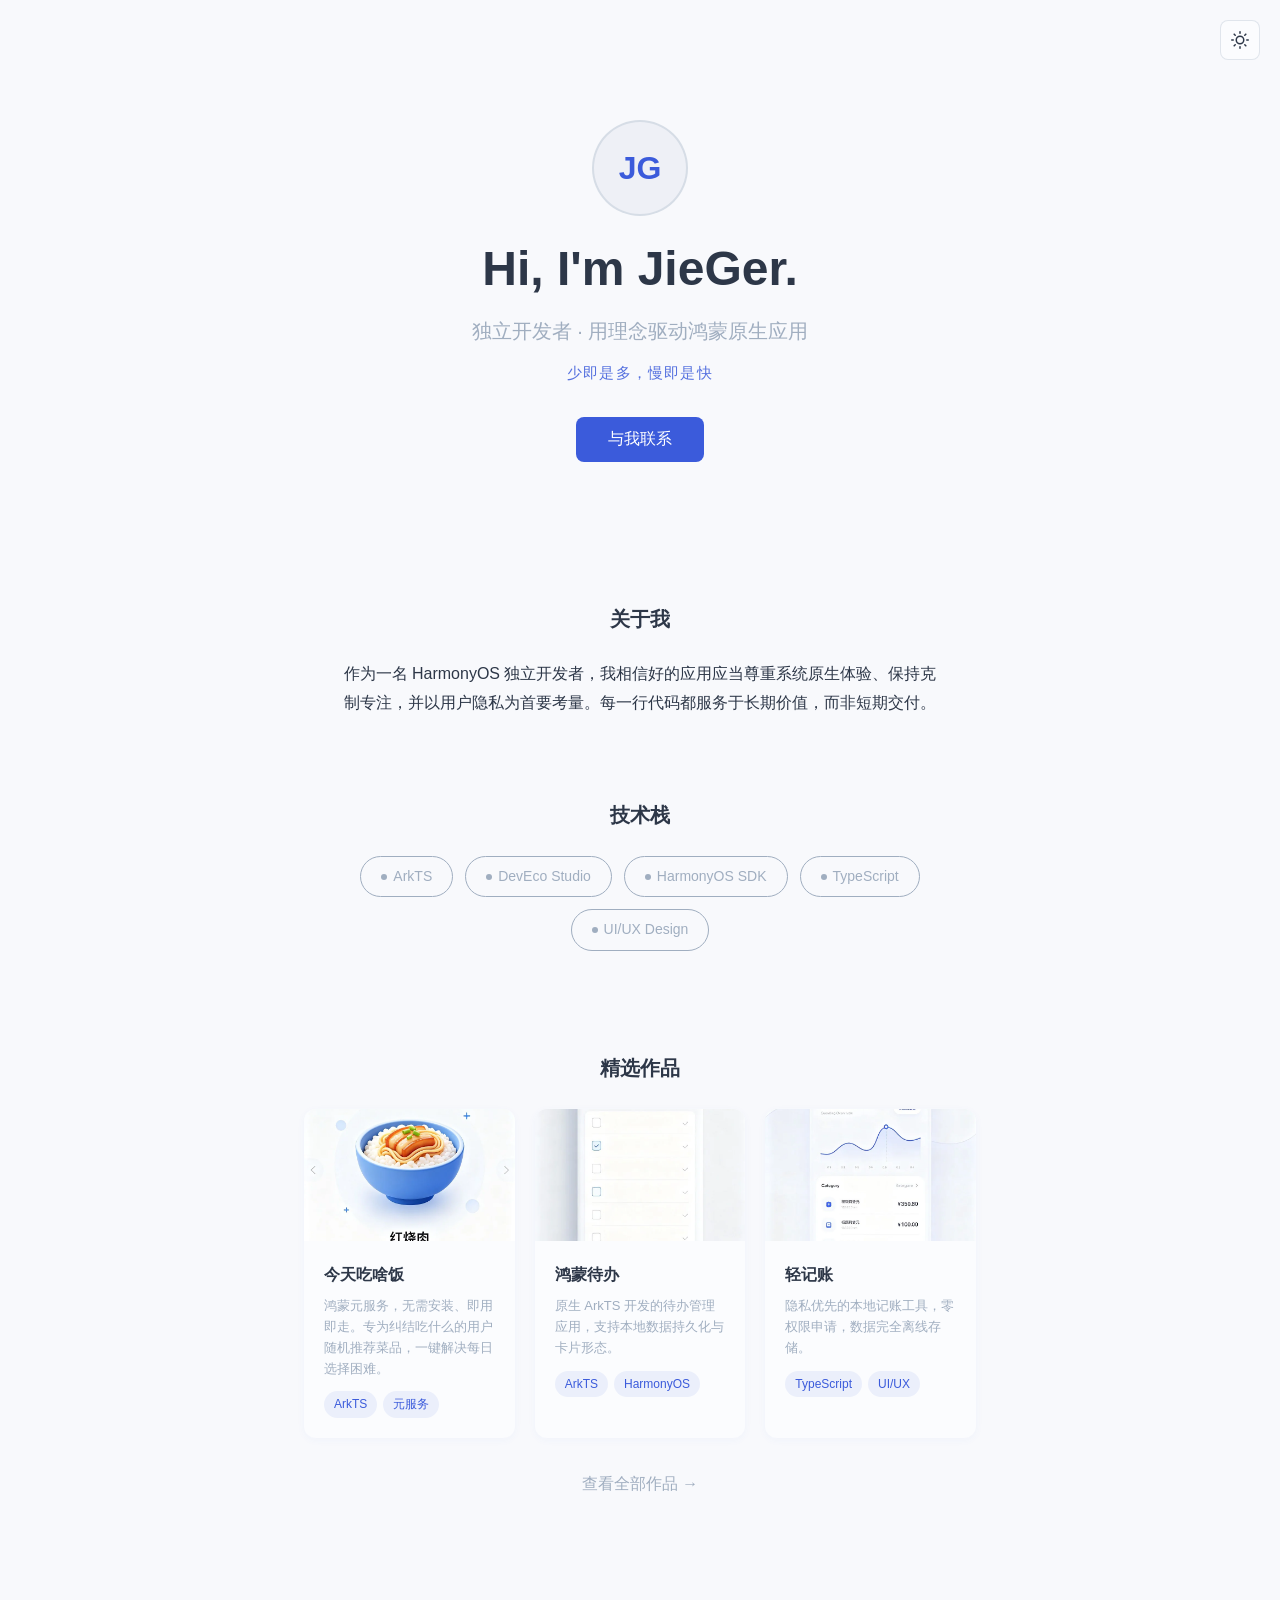
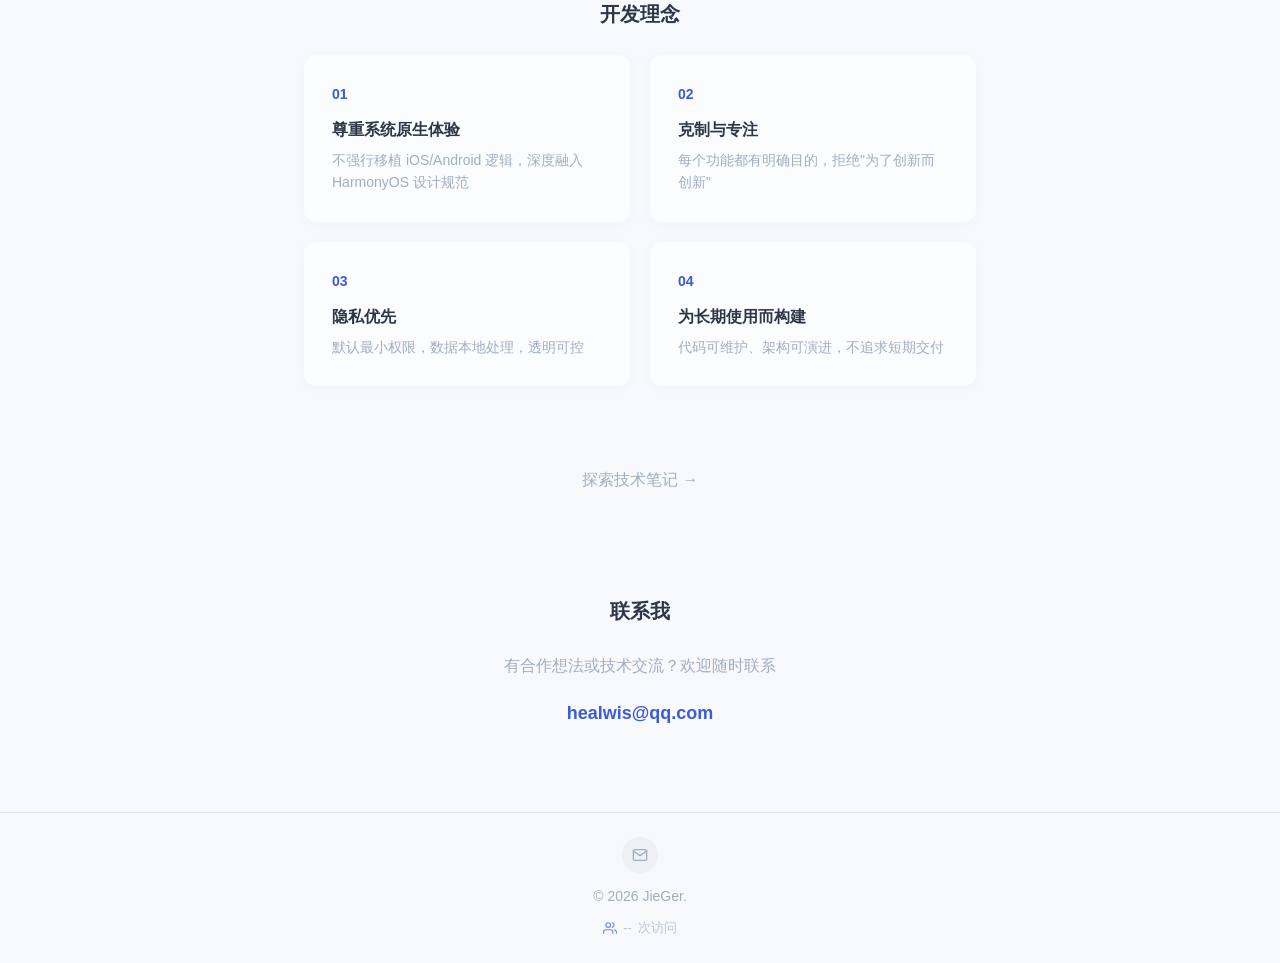
==== commit fa51e70f: "feat: add visitor counter with busuanzi" ====
--- a/index.html
+++ b/index.html
@@ -10,7 +10,7 @@
     <meta http-equiv="X-Content-Type-Options" content="nosniff">
     <meta http-equiv="X-Frame-Options" content="DENY">
     <meta name="referrer" content="strict-origin-when-cross-origin">
-    <meta http-equiv="Content-Security-Policy" content="default-src 'self'; script-src 'self' 'unsafe-inline'; style-src 'self' 'unsafe-inline'; img-src 'self' data:; font-src 'self' data:; connect-src 'self';">
+    <meta http-equiv="Content-Security-Policy" content="default-src 'self'; script-src 'self' 'unsafe-inline' https://busuanzi.ibruce.info; style-src 'self' 'unsafe-inline'; img-src 'self' data:; font-src 'self' data:; connect-src 'self' https://busuanzi.ibruce.info; frame-ancestors 'none';">
 
     <!-- Open Graph -->
     <meta property="og:title" content="JieGer - HarmonyOS 独立开发者">
@@ -214,6 +214,12 @@
                 </a>
             </div>
             <p class="footer__text">© 2026 JieGer.</p>
+            <p class="footer__visitor" id="visitorCount">
+                <span class="footer__visitor-icon" aria-hidden="true">
+                    <svg viewBox="0 0 24 24" fill="none" stroke="currentColor" stroke-width="2" stroke-linecap="round" stroke-linejoin="round" width="14" height="14"><path d="M17 21v-2a4 4 0 0 0-4-4H5a4 4 0 0 0-4 4v2"></path><circle cx="9" cy="7" r="4"></circle><path d="M23 21v-2a4 4 0 0 0-3-3.87"></path><path d="M16 3.13a4 4 0 0 1 0 7.75"></path></svg>
+                </span>
+                <span id="busuanzi_value_site_pv">--</span> 次访问
+            </p>
         </div>
     </footer>
 
@@ -221,6 +227,7 @@
         <span class="toast__message">邮箱已复制到剪贴板</span>
     </div>
 
+    <script async src="//busuanzi.ibruce.info/busuanzi/2.3/busuanzi.pure.mini.js"></script>
     <script src="js/main.js"></script>
 </body>
 </html>
--- a/css/style.css
+++ b/css/style.css
@@ -154,6 +154,8 @@
 .footer__link:focus-visible { outline: 2px solid var(--color-accent); outline-offset: 2px; }
 .footer__link svg { width: 16px; height: 16px; }
 .footer__text { font-size: 0.875rem; color: var(--color-muted); }
+.footer__visitor { display: flex; align-items: center; justify-content: center; gap: 6px; font-size: 0.8125rem; color: var(--color-muted); margin-top: 8px; opacity: 0.7; }
+.footer__visitor-icon { display: inline-flex; color: var(--color-accent); }
 
 /* Toast */
 .toast { position: fixed; bottom: 32px; left: 50%; transform: translateX(-50%) translateY(100px); background-color: var(--color-text); color: #fff; padding: 12px 24px; border-radius: var(--radius-btn); font-size: 0.875rem; font-weight: 500; opacity: 0; pointer-events: none; transition: transform var(--transition-base), opacity var(--transition-base); z-index: 1000; }
--- a/css/style.css
+++ b/css/style.css
@@ -154,6 +154,8 @@
 .footer__link:focus-visible { outline: 2px solid var(--color-accent); outline-offset: 2px; }
 .footer__link svg { width: 16px; height: 16px; }
 .footer__text { font-size: 0.875rem; color: var(--color-muted); }
+.footer__visitor { display: flex; align-items: center; justify-content: center; gap: 6px; font-size: 0.8125rem; color: var(--color-muted); margin-top: 8px; opacity: 0.7; }
+.footer__visitor-icon { display: inline-flex; color: var(--color-accent); }
 
 /* Toast */
 .toast { position: fixed; bottom: 32px; left: 50%; transform: translateX(-50%) translateY(100px); background-color: var(--color-text); color: #fff; padding: 12px 24px; border-radius: var(--radius-btn); font-size: 0.875rem; font-weight: 500; opacity: 0; pointer-events: none; transition: transform var(--transition-base), opacity var(--transition-base); z-index: 1000; }
